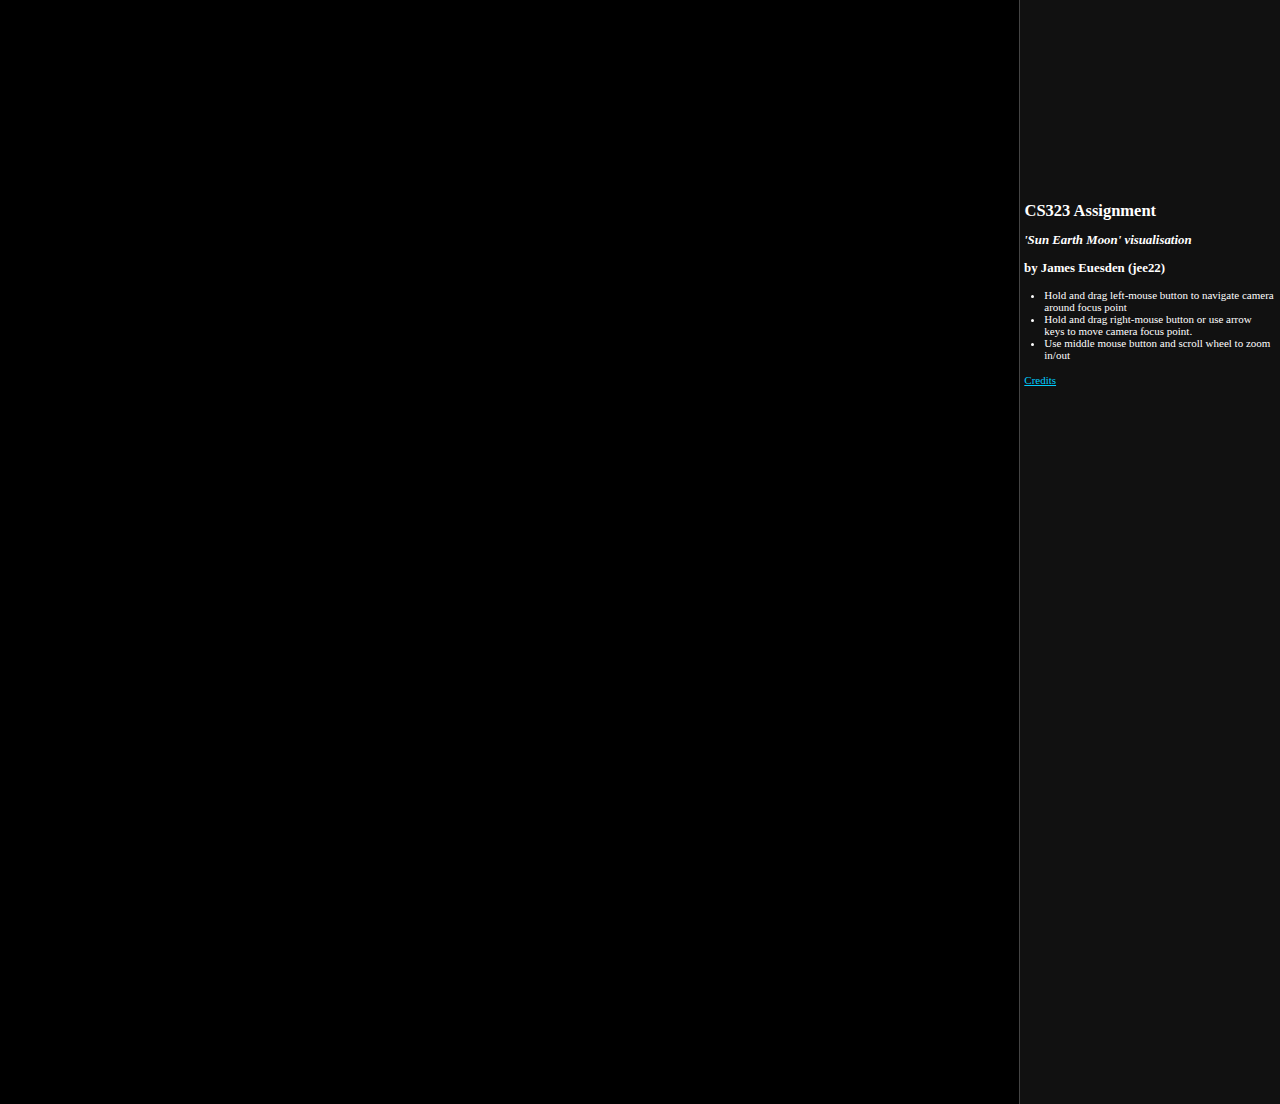
==== virtual-system/index.html @ e4112e70 "Moved web content into separate folder from Report content" ====
<!DOCTYPE html>

<html>
<head>
<title>CS323 Assignment</title> 
<meta http-equiv="content-type" content="text/html; charset=ISO-8859-1"> 
<meta name="viewport" content="width=device-width, height=device-height, initial-scale=1"> 
          
<script type='text/javascript' src="js/three.min.js"></script>
<script type='text/javascript' src='js/DAT.GUI.min.js'></script>
<script type='text/javascript' src="js/orbitcontrols.js"></script> 

<script type='text/javascript' src="js/globalvariables.js"></script>
<script type='text/javascript' src="js/transformfunctions.js"></script>
<script type='text/javascript' src="js/transformmatrices.js"></script>
<script type='text/javascript' src="js/orbitcalculations.js"></script>
<script type='text/javascript' src="js/spaceobjects.js"></script>
<script type='text/javascript' src="js/lighting.js"></script>
<script type='text/javascript' src="js/uicomponents.js"></script>
<script type='text/javascript' src="js/controller.js"></script>

<link rel="stylesheet" type="text/css" href="styles/main.css">
</head>

<body>
<!-- Credit for vertex and fragment shaders to Lee Stemkoski: http://stemkoski.blogspot.co.uk/2013/07/shaders-in-threejs-glow-and-halo.html -->
<script id="vertexShader" type="x-shader/x-vertex">
uniform vec3 viewVector;
uniform float c;
uniform float p;
varying float intensity;
void main() 
{
    vec3 vNormal = normalize( normalMatrix * normal );
    vec3 vNormel = normalize( normalMatrix * viewVector );
    intensity = pow( c - dot(vNormal, vNormel), p );
    
    gl_Position = projectionMatrix * modelViewMatrix * vec4( position, 1.0 );
}
</script>
<!-- fragment shader a.k.a. pixel shader -->
<script id="fragmentShader" type="x-shader/x-vertex"> 
uniform vec3 glowColor;
varying float intensity;
void main() 
{
    vec3 glow = glowColor * intensity;
    gl_FragColor = vec4( glow, 1.0 );
}
</script>

<div id="controlsCanvas"></div>
<div id="infoOverlay">
    <h2>CS323 Assignment</h2>
    <h3><i>'Sun Earth Moon' visualisation</i></h3>
    <h3>by James Euesden (jee22)</h3>
    <ul>
    <li>Hold and drag left-mouse button to navigate camera around focus point</li>
    <li>Hold and drag right-mouse button or use arrow keys to move camera focus point.</li>
    <li>Use middle mouse button and scroll wheel to zoom in/out</li>
    </ul>
    <br />
    <p><a href="credits.html" alt="Credits">Credits</a>
</div>
<div id="threeCanvas"></div>
<script>
    initScene();
    renderScene();
</script>   
</body>
</html>
---- virtual-system/styles/main.css ----
body {
    padding:0px;
    margin:0px;
    background-color:#000000;
}

#infoOverlay{
    position: absolute;
    right: 0px;
    /* width: 18%; */
    width:250px;
    height: 100%;
    color: #ffffff;
    background-color: #111111;
    padding: 4px;
    /* padding-top: 15%; */
    padding-top: 200px;
    padding-right: 6px;
    border-left: 1px solid;
    border-color: #444444;
    font-family: Verdana;
    font-size: 11px;
}

#credits{
    color: #ffffff;
    font-family: Verdana;
    font-size: 11px;
}

a{
    color:#00CCFF;
}

h2{
    margin:0.5px;
}

p{
    margin:0.3px;
}

ul{
    margin:0.3px;
    padding-left:20px;
}

#threeCanvas{
    width:80%;
}
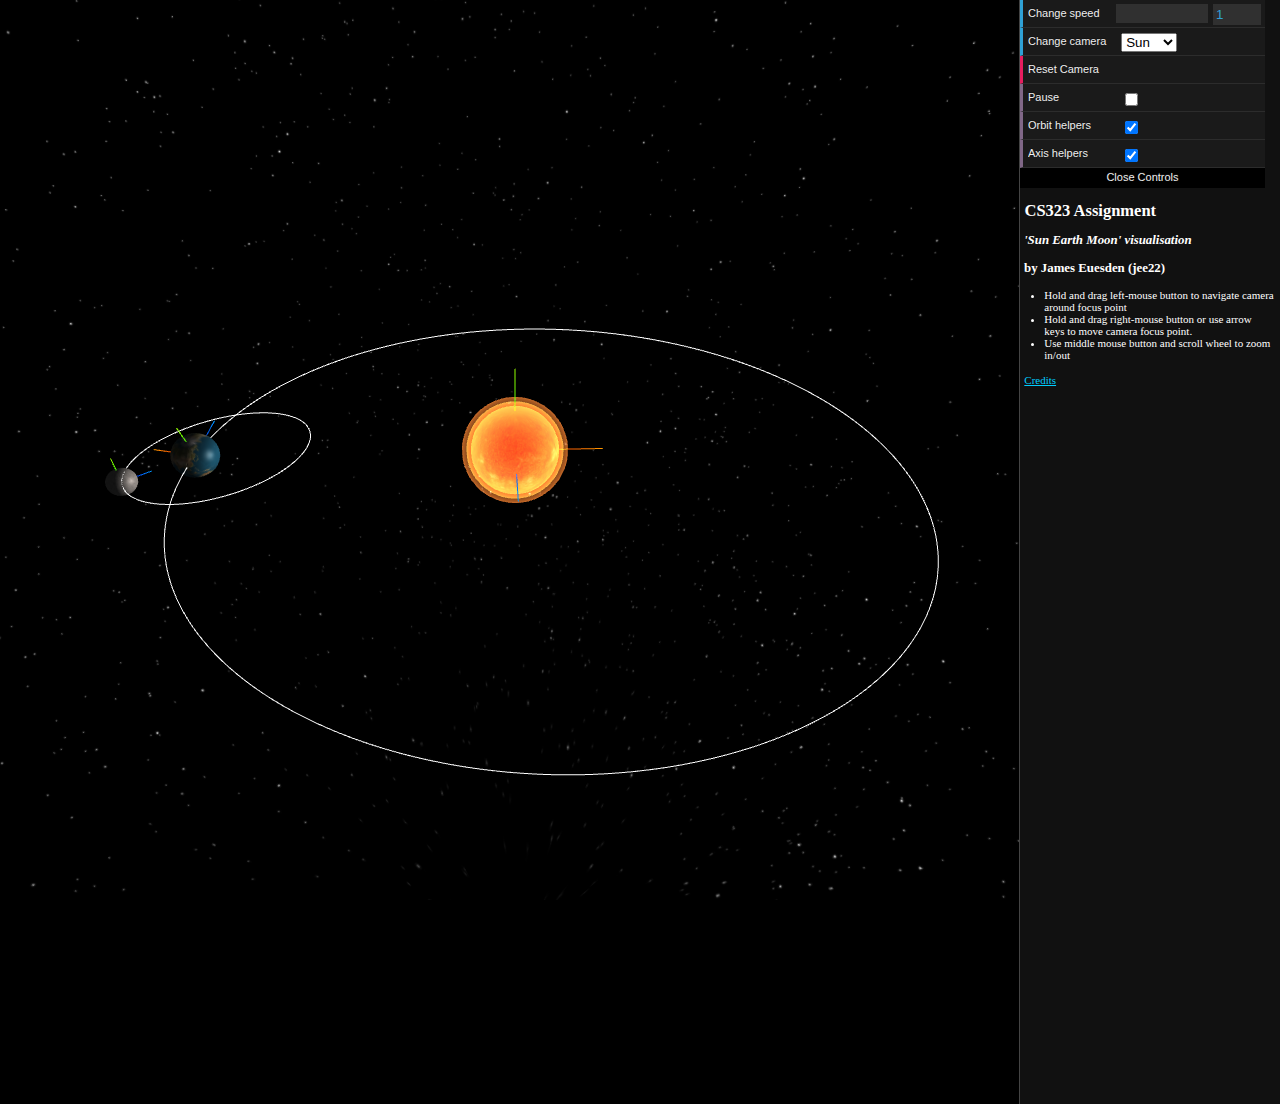
==== commit 3ba15bc2: "Updated link ref for Linux machines" ====
--- a/virtual-system/index.html
+++ b/virtual-system/index.html
@@ -7,7 +7,7 @@
 <meta name="viewport" content="width=device-width, height=device-height, initial-scale=1"> 
           
 <script type='text/javascript' src="js/three.min.js"></script>
-<script type='text/javascript' src='js/DAT.GUI.min.js'></script>
+<script type='text/javascript' src='js/dat.gui.min.js'></script>
 <script type='text/javascript' src="js/orbitcontrols.js"></script> 
 
 <script type='text/javascript' src="js/globalvariables.js"></script>
--- a/virtual-system/styles/main.css
+++ b/virtual-system/styles/main.css
@@ -7,13 +7,11 @@
 #infoOverlay{
     position: absolute;
     right: 0px;
-    /* width: 18%; */
     width:250px;
     height: 100%;
     color: #ffffff;
     background-color: #111111;
     padding: 4px;
-    /* padding-top: 15%; */
     padding-top: 200px;
     padding-right: 6px;
     border-left: 1px solid;
@@ -45,6 +43,3 @@
     padding-left:20px;
 }
 
-#threeCanvas{
-    width:80%;
-}
